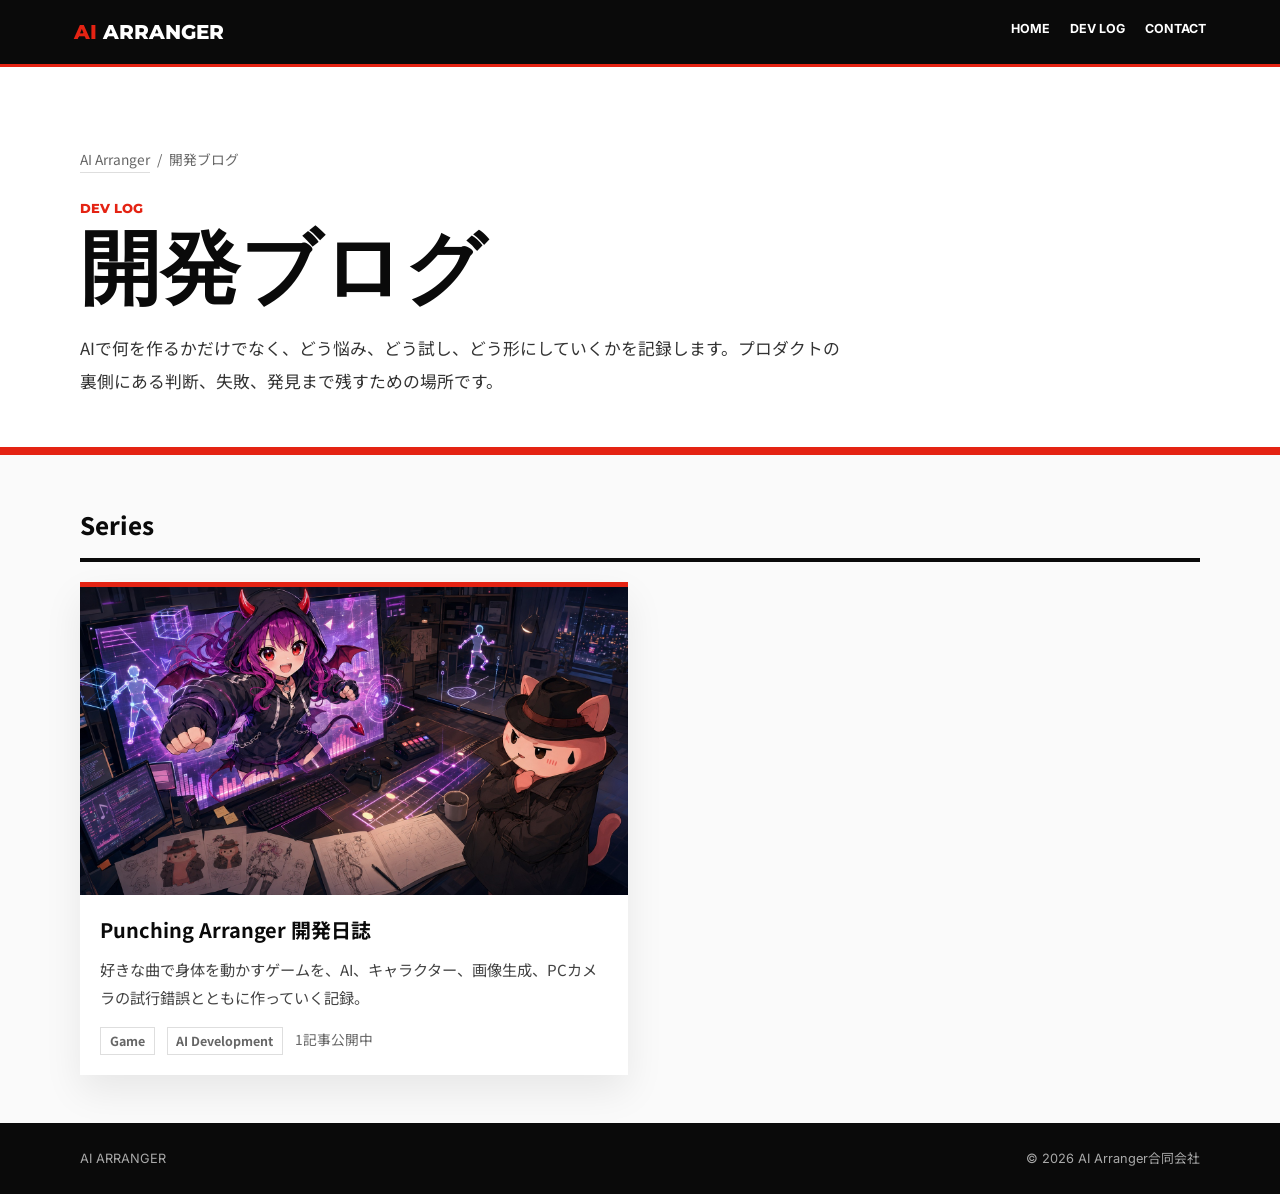
==== blog/index.html @ 2f61cd4c "Sync site from aiarranger-os: add blog and DEV LOG section aiarranger-os/docs/ 配下を反映: - docs/index.h" ====
<!DOCTYPE html>
<html lang="ja">
<head>
<meta charset="UTF-8">
<meta name="viewport" content="width=device-width, initial-scale=1.0">
<title>開発ブログ | AI Arranger合同会社</title>
<meta name="description" content="AI Arranger合同会社の開発ブログ。AIを使った開発、プロダクトづくり、キャラクター制作、ゲーム開発の裏側を記録します。">
<link rel="preconnect" href="https://fonts.googleapis.com">
<link rel="preconnect" href="https://fonts.gstatic.com" crossorigin>
<link href="https://fonts.googleapis.com/css2?family=Montserrat:wght@400;600;700;800;900&family=Inter:wght@400;500;600;700&family=Noto+Sans+JP:wght@400;500;700;800&display=swap" rel="stylesheet">
<link rel="stylesheet" href="./blog.css">
</head>
<body>
<nav class="site-nav">
  <div class="site-nav__inner">
    <a class="site-nav__logo" href="../index.html"><span>AI</span> ARRANGER</a>
    <div class="site-nav__links">
      <a href="../index.html">Home</a>
      <a href="./index.html">Dev Log</a>
      <a href="../index.html#contact">Contact</a>
    </div>
  </div>
</nav>

<main>
  <header class="blog-hero">
    <div class="container">
      <nav class="breadcrumbs" aria-label="パンくず">
        <a href="../index.html">AI Arranger</a>
        <span>/</span>
        <span>開発ブログ</span>
      </nav>
      <p class="eyebrow">Dev Log</p>
      <h1>開発ブログ</h1>
      <p class="blog-hero__lead">AIで何を作るかだけでなく、どう悩み、どう試し、どう形にしていくかを記録します。プロダクトの裏側にある判断、失敗、発見まで残すための場所です。</p>
    </div>
  </header>

  <section class="section">
    <div class="container">
      <h2 class="section-title">Series</h2>
      <div class="series-grid">
        <a class="series-card" href="./punching-arranger/">
          <div class="article-card__image">
            <img src="./assets/punching-arranger/001/cover.jpg" alt="Punching Arranger 開発日誌のアイキャッチ">
          </div>
          <div class="series-card__body">
            <h2>Punching Arranger 開発日誌</h2>
            <p>好きな曲で身体を動かすゲームを、AI、キャラクター、画像生成、PCカメラの試行錯誤とともに作っていく記録。</p>
            <div class="meta">
              <span class="tag">Game</span>
              <span class="tag">AI Development</span>
              <span>1記事公開中</span>
            </div>
          </div>
        </a>
      </div>
    </div>
  </section>
</main>

<footer class="footer">
  <div class="container footer__inner">
    <div>AI ARRANGER</div>
    <div>&copy; 2026 AI Arranger合同会社</div>
  </div>
</footer>
</body>
</html>
---- blog/blog.css ----
*, *::before, *::after {
  box-sizing: border-box;
}

:root {
  --red: #e42313;
  --black: #0a0a0a;
  --white: #ffffff;
  --bg: #fafafa;
  --line: #dedede;
  --muted: #666666;
  --aichan: #d92762;
  --kiyogon: #2f5366;
  --font-display: 'Montserrat', sans-serif;
  --font-body: 'Inter', 'Noto Sans JP', sans-serif;
  --font-jp: 'Noto Sans JP', sans-serif;
}

html {
  scroll-behavior: smooth;
  font-size: 16px;
}

body {
  margin: 0;
  background: var(--bg);
  color: var(--black);
  font-family: var(--font-body);
  line-height: 1.8;
  -webkit-font-smoothing: antialiased;
  -moz-osx-font-smoothing: grayscale;
}

img {
  display: block;
  max-width: 100%;
}

a {
  color: inherit;
  text-decoration: none;
}

.site-nav {
  position: sticky;
  top: 0;
  z-index: 10;
  background: var(--black);
  border-bottom: 3px solid var(--red);
}

.site-nav__inner {
  max-width: 1180px;
  height: 64px;
  margin: 0 auto;
  padding: 0 1.5rem;
  display: flex;
  align-items: center;
  justify-content: space-between;
  gap: 2rem;
}

.site-nav__logo {
  font-family: var(--font-display);
  font-size: 1.25rem;
  font-weight: 800;
  color: var(--white);
}

.site-nav__logo span {
  color: var(--red);
}

.site-nav__links {
  display: flex;
  gap: 1.25rem;
  align-items: center;
  color: var(--white);
  font-size: 0.78rem;
  font-weight: 700;
  text-transform: uppercase;
}

.site-nav__links a {
  border-bottom: 2px solid transparent;
  padding-bottom: 0.2rem;
}

.site-nav__links a:hover {
  color: var(--red);
  border-bottom-color: var(--red);
}

.container {
  width: min(1120px, calc(100% - 2.5rem));
  margin: 0 auto;
}

.narrow {
  width: min(760px, calc(100% - 2.5rem));
  margin: 0 auto;
}

.blog-hero {
  padding: 5rem 0 3rem;
  border-bottom: 8px solid var(--red);
  background: var(--white);
}

.eyebrow {
  margin: 0 0 0.5rem;
  color: var(--red);
  font-family: var(--font-display);
  font-size: 0.8rem;
  font-weight: 800;
  text-transform: uppercase;
}

.blog-hero h1,
.article-header h1 {
  margin: 0;
  font-family: var(--font-display);
  font-size: 5rem;
  line-height: 1;
  font-weight: 900;
}

.blog-hero__lead,
.article-header__lead {
  margin: 1.5rem 0 0;
  max-width: 760px;
  color: #333333;
  font-family: var(--font-jp);
  font-size: 1.05rem;
  line-height: 2;
}

.breadcrumbs {
  display: flex;
  flex-wrap: wrap;
  gap: 0.45rem;
  margin: 0 0 1.5rem;
  color: var(--muted);
  font-family: var(--font-jp);
  font-size: 0.86rem;
}

.breadcrumbs a {
  border-bottom: 1px solid var(--line);
}

.breadcrumbs a:hover {
  color: var(--red);
  border-bottom-color: var(--red);
}

.section {
  padding: 3rem 0;
}

.section-title {
  margin: 0 0 1.25rem;
  padding-bottom: 0.75rem;
  border-bottom: 4px solid var(--black);
  font-family: var(--font-jp);
  font-size: 1.5rem;
  font-weight: 800;
}

.series-grid {
  display: grid;
  grid-template-columns: repeat(2, minmax(0, 1fr));
  gap: 1.5rem;
}

.series-card,
.article-card {
  display: block;
  border-top: 5px solid var(--red);
  background: var(--white);
  box-shadow: 0 16px 36px rgba(10, 10, 10, 0.08);
}

.series-card__body,
.article-card__body {
  padding: 1.25rem;
}

.series-card h2,
.article-card h2 {
  margin: 0 0 0.75rem;
  font-family: var(--font-jp);
  font-size: 1.25rem;
  line-height: 1.45;
}

.series-card p,
.article-card p {
  margin: 0;
  color: #444444;
  font-family: var(--font-jp);
  font-size: 0.95rem;
}

.article-card__image {
  aspect-ratio: 16 / 9;
  overflow: hidden;
  background: #eeeeee;
}

.article-card__image img {
  width: 100%;
  height: 100%;
  object-fit: cover;
}

.meta {
  display: flex;
  flex-wrap: wrap;
  gap: 0.75rem;
  margin: 1rem 0 0;
  color: var(--muted);
  font-family: var(--font-jp);
  font-size: 0.86rem;
}

.tag {
  display: inline-flex;
  align-items: center;
  border: 1px solid var(--line);
  padding: 0.1rem 0.55rem;
  font-size: 0.78rem;
  font-weight: 700;
}

.article-header {
  padding: 3.5rem 0 2rem;
  background: var(--white);
  border-bottom: 8px solid var(--red);
}

.cover {
  margin: 2rem auto 0;
  width: min(1120px, calc(100% - 2.5rem));
}

.cover img {
  width: 100%;
  border: 1px solid var(--line);
}

.article-body {
  padding: 3rem 0 4rem;
  background: var(--white);
}

.article-preview {
  padding: 32px;
  border: 1px solid rgba(61, 52, 44, 0.12);
  border-radius: 8px;
  background: #fffdf9;
  box-shadow: 0 18px 50px rgba(44, 38, 32, 0.08);
}

.article-preview h1 {
  margin: 0 0 24px;
  font-family: var(--font-display);
  font-size: 4rem;
  line-height: 1.12;
  font-weight: 900;
}

.article-preview p {
  margin: 0 0 22px;
  color: #2e2822;
  font-family: var(--font-jp);
  font-size: 1.05rem;
  line-height: 1.85;
  white-space: pre-wrap;
}

.article-preview p.dialogue-paragraph {
  margin-left: 8px;
  padding: 11px 14px 12px 16px;
  border-left: 4px solid rgba(61, 52, 44, 0.2);
  border-radius: 0 8px 8px 0;
}

.article-preview p.speaker-aichan {
  border-left-color: #c63b78;
  color: #2c1724;
  background: rgba(198, 59, 120, 0.07);
}

.article-preview p.speaker-kiyogon {
  border-left-color: #2d8b80;
  color: #172724;
  background: rgba(45, 139, 128, 0.08);
}

.article-preview p.speaker-unknown {
  border-left-color: #9c8a73;
  background: rgba(156, 138, 115, 0.08);
}

.preview-image {
  margin: 24px 0;
}

.preview-image img {
  width: 100%;
  aspect-ratio: 16 / 9;
  object-fit: cover;
  border-radius: 8px;
  border: 1px solid rgba(61, 52, 44, 0.12);
  background: #ece6dc;
}

.article-nav {
  display: flex;
  justify-content: space-between;
  gap: 1rem;
  margin-top: 3rem;
  padding-top: 1.5rem;
  border-top: 2px solid var(--black);
  font-family: var(--font-jp);
  font-weight: 700;
}

.article-nav a {
  color: var(--red);
}

.footer {
  background: var(--black);
  color: rgba(255, 255, 255, 0.65);
  padding: 1.5rem 0;
  font-family: var(--font-body);
  font-size: 0.8rem;
}

.footer__inner {
  display: flex;
  justify-content: space-between;
  gap: 1rem;
}

@media (max-width: 760px) {
  .site-nav__inner {
    height: auto;
    padding: 1rem 1.25rem;
    align-items: flex-start;
    flex-direction: column;
    gap: 0.85rem;
  }

  .site-nav__links {
    flex-wrap: wrap;
    row-gap: 0.5rem;
  }

  .series-grid {
    grid-template-columns: 1fr;
  }

  .blog-hero,
  .article-header {
    padding-top: 3rem;
  }

  .blog-hero h1,
  .article-header h1 {
    font-size: 2.5rem;
  }

  .article-preview {
    padding: 22px;
  }

  .article-preview h1 {
    font-size: 2rem;
  }

  .article-nav,
  .footer__inner {
    flex-direction: column;
  }
}
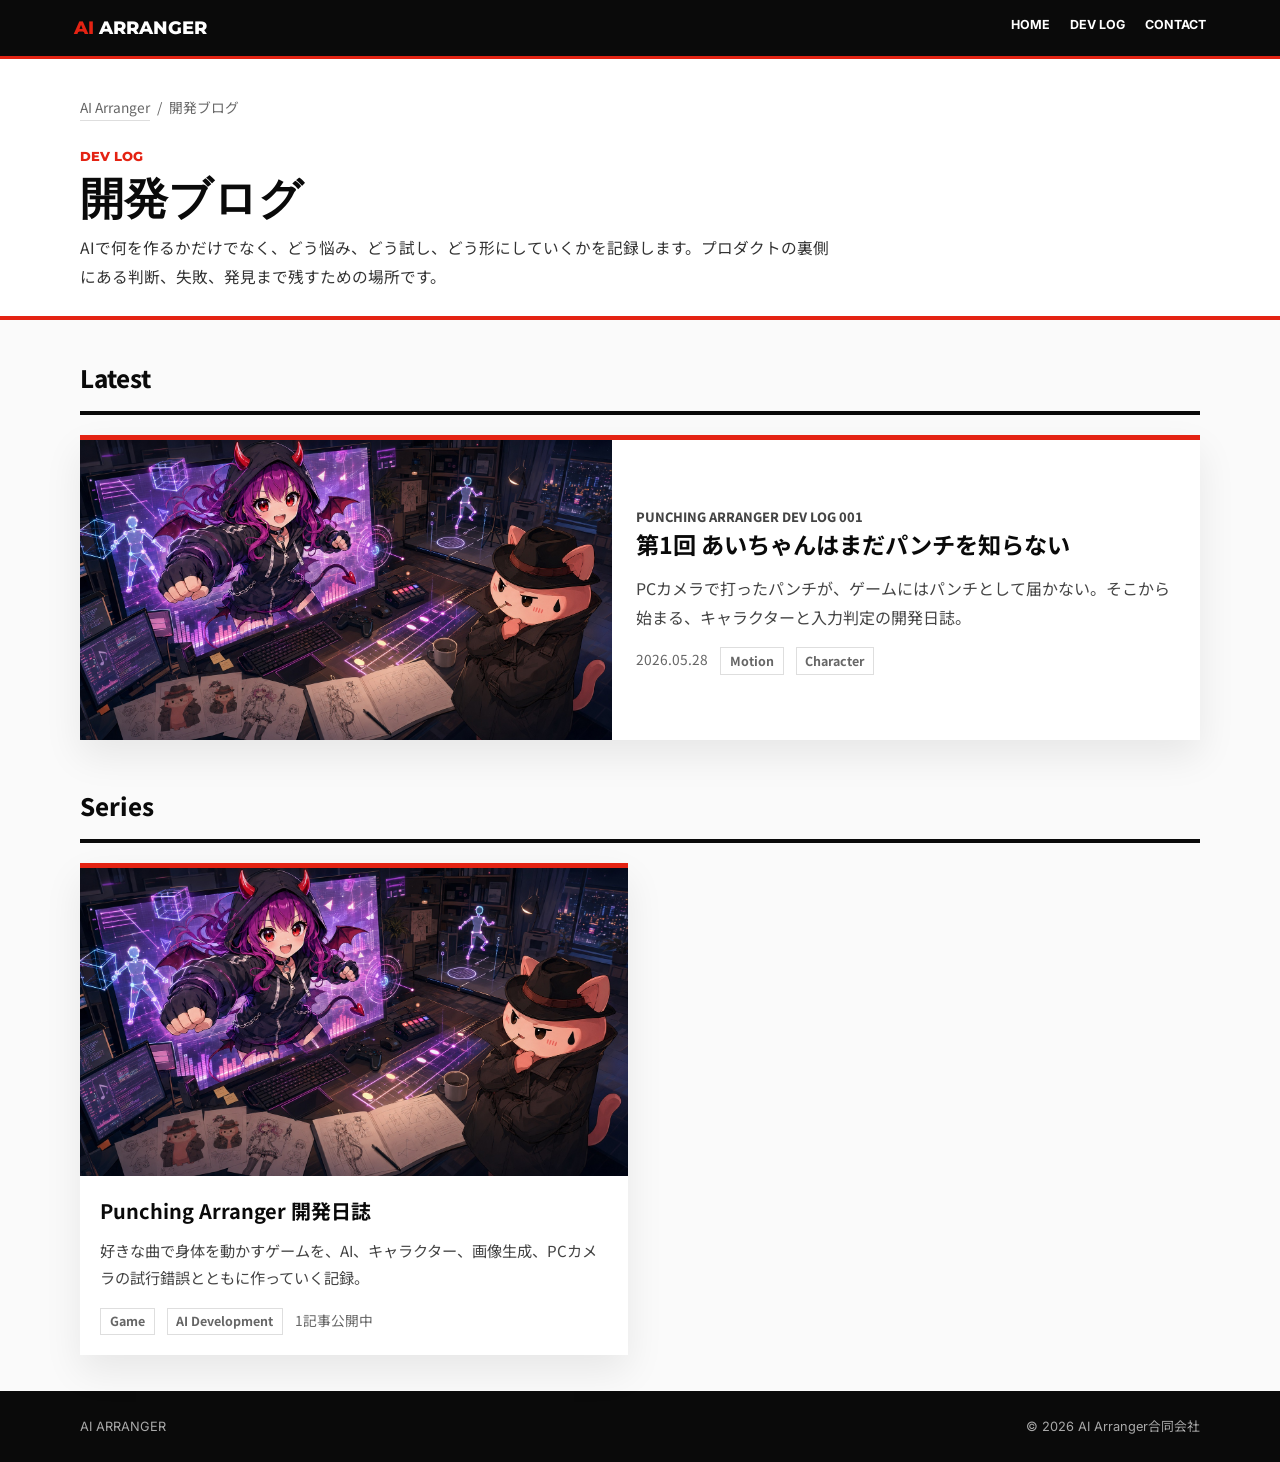
==== commit c62fea27: "Sync site from aiarranger-os: refine blog top and DEV LOG styling Co-Authored-By: Claude Opus 4.7 (1" ====
--- a/blog/index.html
+++ b/blog/index.html
@@ -38,6 +38,27 @@
 
   <section class="section">
     <div class="container">
+      <h2 class="section-title">Latest</h2>
+      <a class="latest-card" href="./punching-arranger/001-aichan-does-not-know-punch.html">
+        <div class="latest-card__image">
+          <img src="./assets/punching-arranger/001/cover.jpg" alt="あいちゃんはまだパンチを知らない">
+        </div>
+        <div class="latest-card__body">
+          <p class="eyebrow">Punching Arranger Dev Log 001</p>
+          <h2>第1回 あいちゃんはまだパンチを知らない</h2>
+          <p>PCカメラで打ったパンチが、ゲームにはパンチとして届かない。そこから始まる、キャラクターと入力判定の開発日誌。</p>
+          <div class="meta">
+            <time datetime="2026-05-28">2026.05.28</time>
+            <span class="tag">Motion</span>
+            <span class="tag">Character</span>
+          </div>
+        </div>
+      </a>
+    </div>
+  </section>
+
+  <section class="section section--compact">
+    <div class="container">
       <h2 class="section-title">Series</h2>
       <div class="series-grid">
         <a class="series-card" href="./punching-arranger/">
--- a/blog/blog.css
+++ b/blog/blog.css
@@ -51,7 +51,7 @@
 
 .site-nav__inner {
   max-width: 1180px;
-  height: 64px;
+  height: 56px;
   margin: 0 auto;
   padding: 0 1.5rem;
   display: flex;
@@ -62,7 +62,7 @@
 
 .site-nav__logo {
   font-family: var(--font-display);
-  font-size: 1.25rem;
+  font-size: 1.12rem;
   font-weight: 800;
   color: var(--white);
 }
@@ -102,8 +102,8 @@
 }
 
 .blog-hero {
-  padding: 5rem 0 3rem;
-  border-bottom: 8px solid var(--red);
+  padding: 2.25rem 0 1.5rem;
+  border-bottom: 4px solid var(--red);
   background: var(--white);
 }
 
@@ -120,19 +120,19 @@
 .article-header h1 {
   margin: 0;
   font-family: var(--font-display);
-  font-size: 5rem;
+  font-size: 2.75rem;
   line-height: 1;
   font-weight: 900;
 }
 
 .blog-hero__lead,
 .article-header__lead {
-  margin: 1.5rem 0 0;
+  margin: 0.8rem 0 0;
   max-width: 760px;
   color: #333333;
   font-family: var(--font-jp);
-  font-size: 1.05rem;
-  line-height: 2;
+  font-size: 0.98rem;
+  line-height: 1.9;
 }
 
 .breadcrumbs {
@@ -155,7 +155,11 @@
 }
 
 .section {
-  padding: 3rem 0;
+  padding: 2.25rem 0;
+}
+
+.section--compact {
+  padding-top: 0.5rem;
 }
 
 .section-title {
@@ -171,6 +175,48 @@
   display: grid;
   grid-template-columns: repeat(2, minmax(0, 1fr));
   gap: 1.5rem;
+}
+
+.latest-card {
+  display: grid;
+  grid-template-columns: minmax(280px, 0.95fr) minmax(320px, 1.05fr);
+  gap: 0;
+  border-top: 5px solid var(--red);
+  background: var(--white);
+  box-shadow: 0 16px 36px rgba(10, 10, 10, 0.08);
+}
+
+.latest-card__image {
+  min-height: 100%;
+  aspect-ratio: 16 / 9;
+  overflow: hidden;
+  background: #eeeeee;
+}
+
+.latest-card__image img {
+  width: 100%;
+  height: 100%;
+  object-fit: cover;
+}
+
+.latest-card__body {
+  display: flex;
+  flex-direction: column;
+  justify-content: center;
+  padding: 1.5rem;
+}
+
+.latest-card h2 {
+  margin: 0 0 0.75rem;
+  font-family: var(--font-jp);
+  font-size: 1.45rem;
+  line-height: 1.45;
+}
+
+.latest-card p {
+  margin: 0;
+  color: #444444;
+  font-family: var(--font-jp);
 }
 
 .series-card,
@@ -250,12 +296,12 @@
 }
 
 .article-body {
-  padding: 3rem 0 4rem;
+  padding: 1.5rem 0 3rem;
   background: var(--white);
 }
 
 .article-preview {
-  padding: 32px;
+  padding: 24px;
   border: 1px solid rgba(61, 52, 44, 0.12);
   border-radius: 8px;
   background: #fffdf9;
@@ -263,9 +309,9 @@
 }
 
 .article-preview h1 {
-  margin: 0 0 24px;
+  margin: 0 0 18px;
   font-family: var(--font-display);
-  font-size: 4rem;
+  font-size: 2.45rem;
   line-height: 1.12;
   font-weight: 900;
 }
@@ -363,14 +409,18 @@
     grid-template-columns: 1fr;
   }
 
+  .latest-card {
+    grid-template-columns: 1fr;
+  }
+
   .blog-hero,
   .article-header {
-    padding-top: 3rem;
+    padding-top: 1.75rem;
   }
 
   .blog-hero h1,
   .article-header h1 {
-    font-size: 2.5rem;
+    font-size: 2.15rem;
   }
 
   .article-preview {
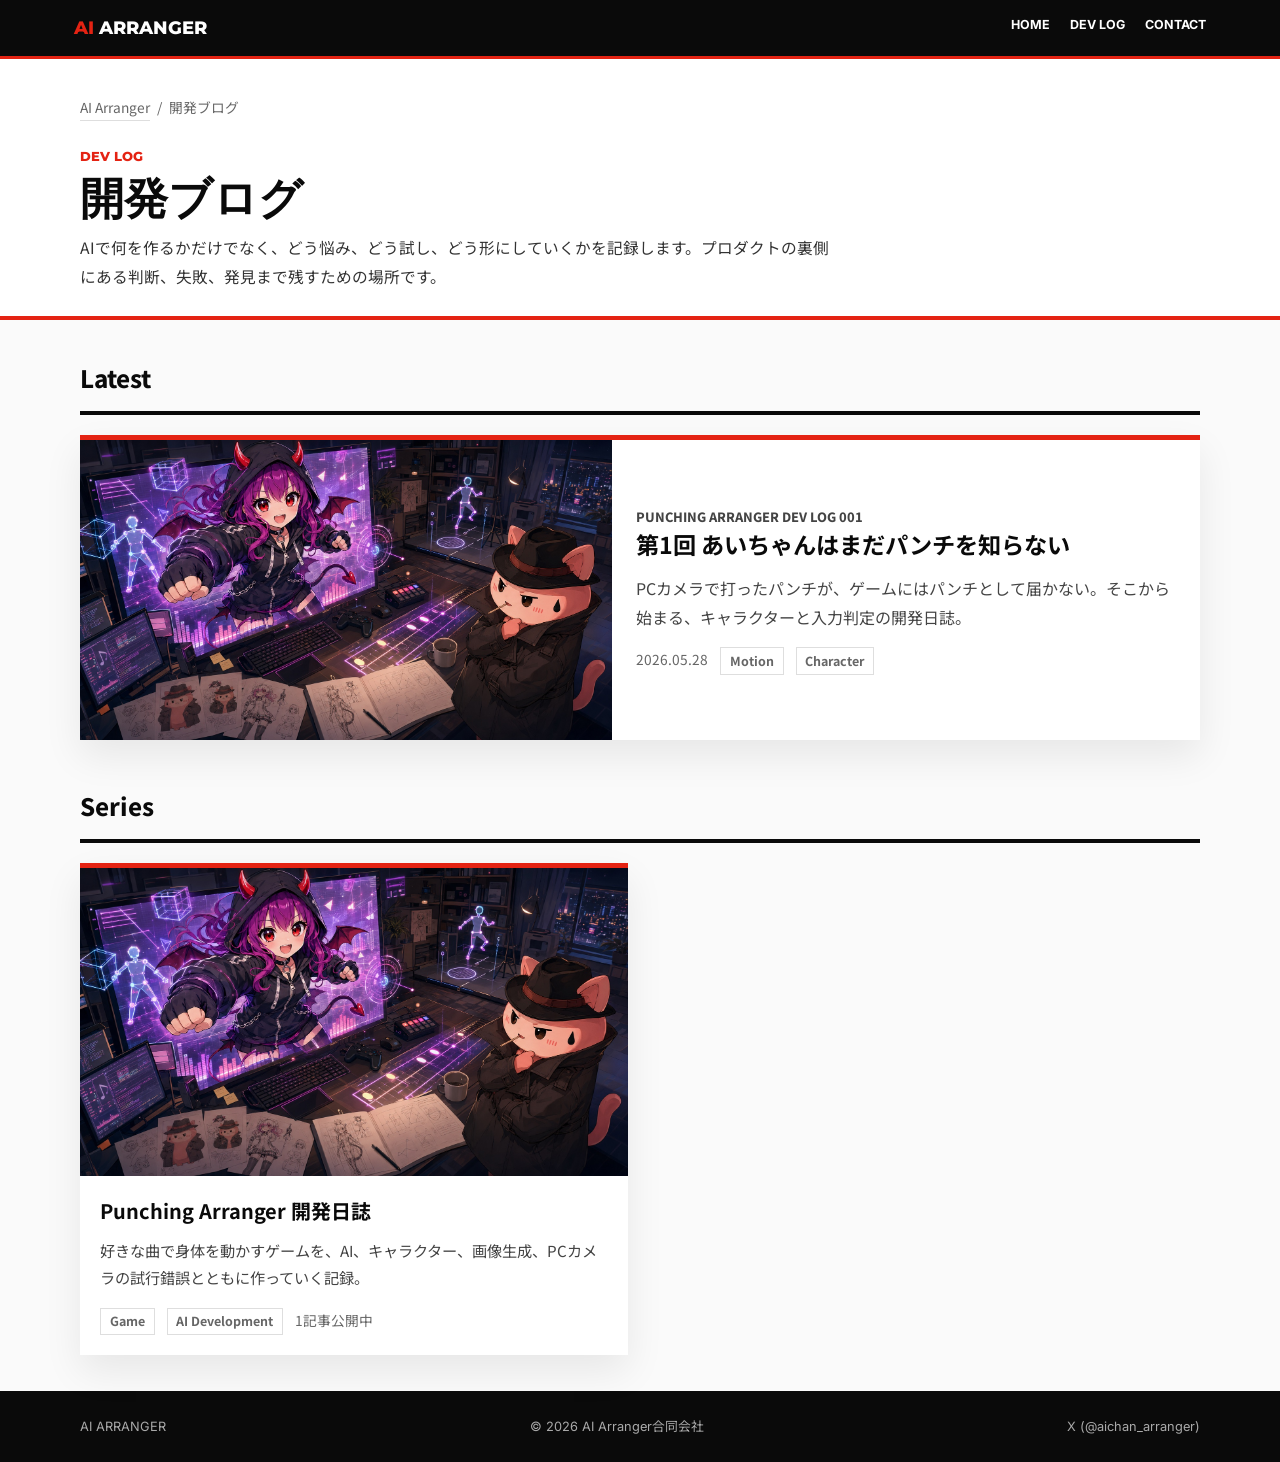
==== commit db986460: "OGPメタタグとXリンクを追加（あいちゃん導線整備 Q-007） - index.html / blog/index.html に og:title / og:description / og:ima" ====
--- a/blog/index.html
+++ b/blog/index.html
@@ -5,6 +5,15 @@
 <meta name="viewport" content="width=device-width, initial-scale=1.0">
 <title>開発ブログ | AI Arranger合同会社</title>
 <meta name="description" content="AI Arranger合同会社の開発ブログ。AIを使った開発、プロダクトづくり、キャラクター制作、ゲーム開発の裏側を記録します。">
+<meta property="og:type" content="website">
+<meta property="og:title" content="開発ブログ | AI Arranger合同会社">
+<meta property="og:description" content="AI Arranger合同会社の開発ブログ。AIを使った開発、プロダクトづくり、キャラクター制作、ゲーム開発の裏側を記録します。">
+<meta property="og:image" content="https://aichan-zaako.vercel.app/og-image.png">
+<meta property="og:url" content="https://aiarranger.jp/blog/">
+<meta name="twitter:card" content="summary_large_image">
+<meta name="twitter:title" content="開発ブログ | AI Arranger合同会社">
+<meta name="twitter:description" content="AI Arranger合同会社の開発ブログ。AIを使った開発、プロダクトづくり、キャラクター制作、ゲーム開発の裏側を記録します。">
+<meta name="twitter:image" content="https://aichan-zaako.vercel.app/og-image.png">
 <link rel="preconnect" href="https://fonts.googleapis.com">
 <link rel="preconnect" href="https://fonts.gstatic.com" crossorigin>
 <link href="https://fonts.googleapis.com/css2?family=Montserrat:wght@400;600;700;800;900&family=Inter:wght@400;500;600;700&family=Noto+Sans+JP:wght@400;500;700;800&display=swap" rel="stylesheet">
@@ -84,6 +93,7 @@
   <div class="container footer__inner">
     <div>AI ARRANGER</div>
     <div>&copy; 2026 AI Arranger合同会社</div>
+    <div><a href="https://x.com/aichan_arranger" target="_blank" rel="noopener">X (@aichan_arranger)</a></div>
   </div>
 </footer>
 </body>
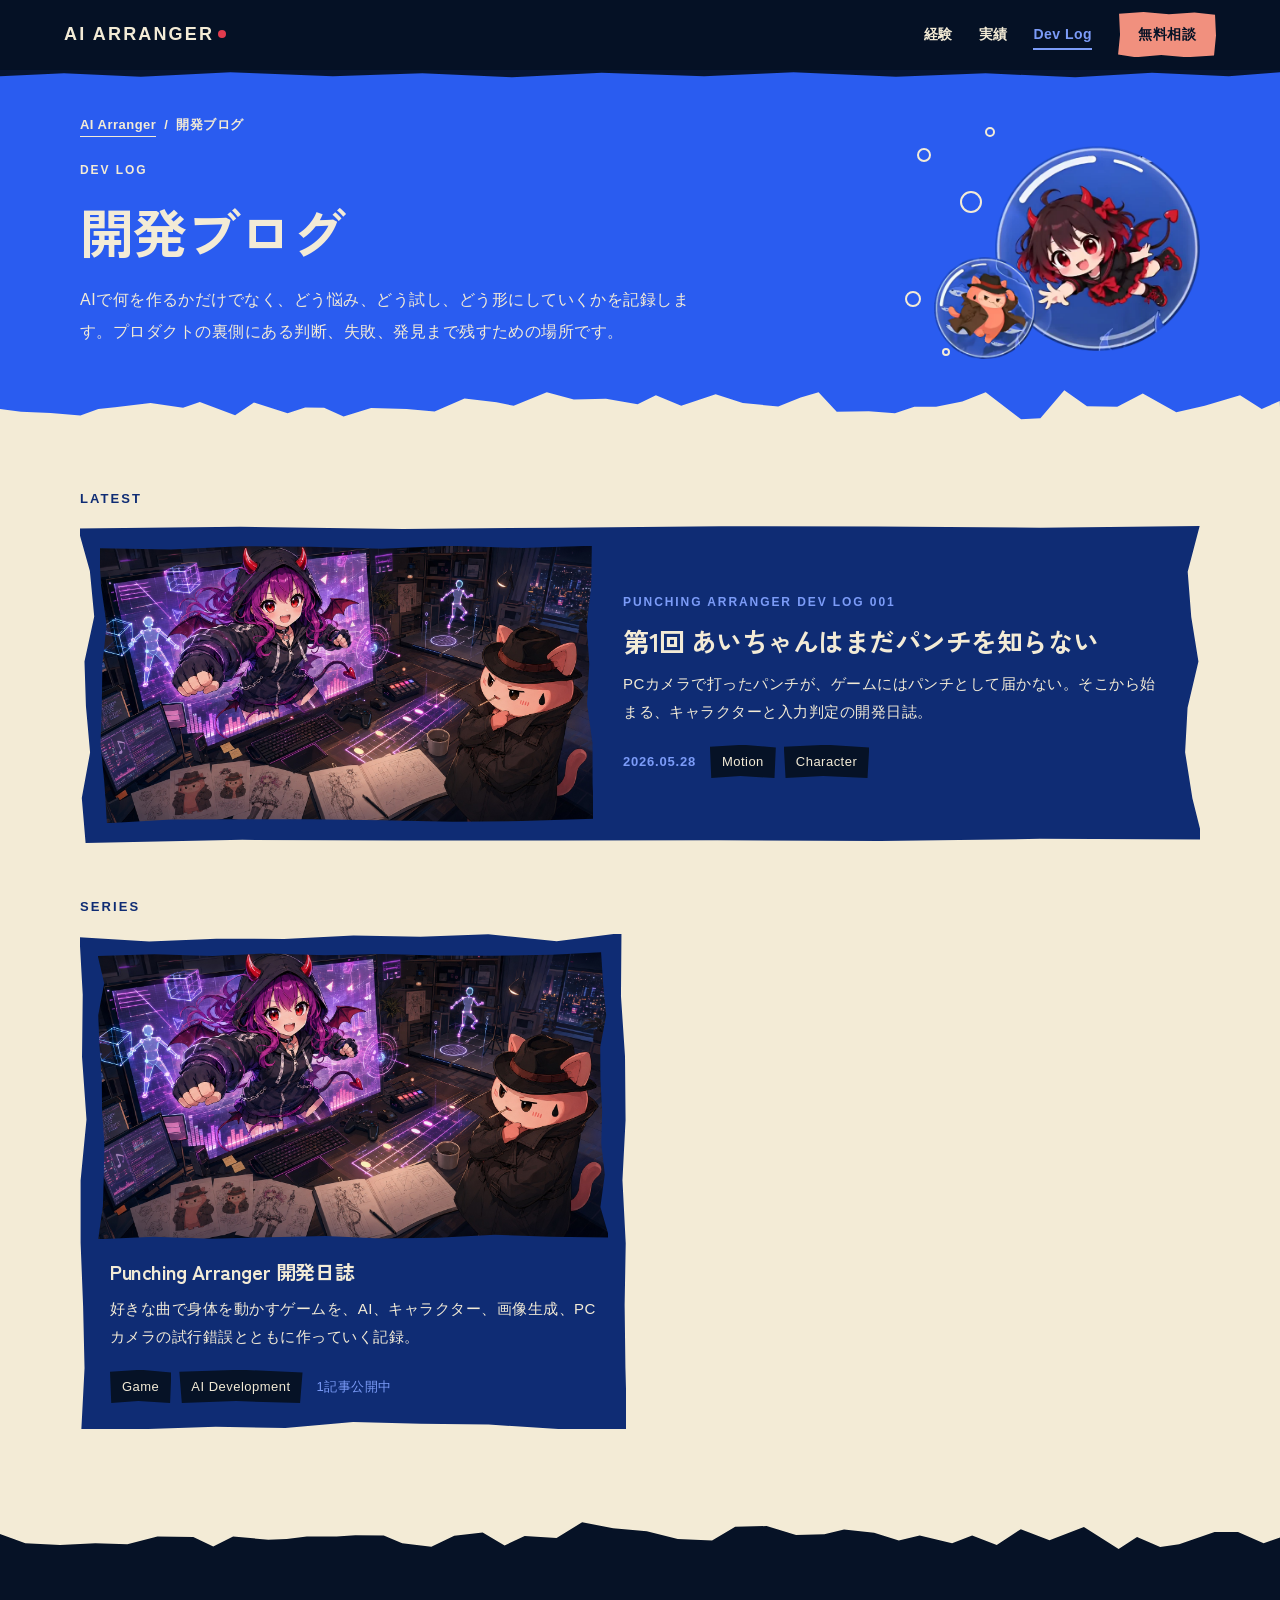
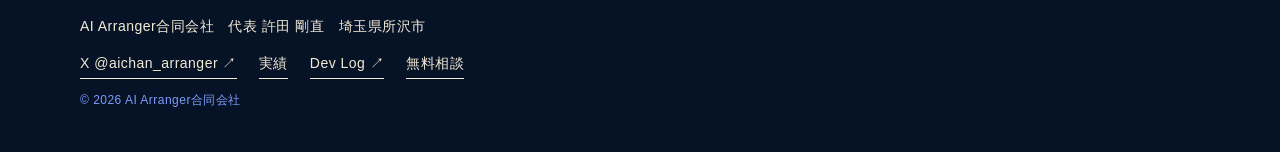
==== commit 54bed137: "Sync site from aiarranger-os: 実績ページの追加と、実績・Dev Log の見た目の統一 - /portfolio/ を追加し、トップ・実績・Dev Log が共通の si" ====
--- a/blog/index.html
+++ b/blog/index.html
@@ -1,99 +1,101 @@
 <!DOCTYPE html>
-<html lang="ja">
+<html lang="ja" class="sub past">
 <head>
 <meta charset="UTF-8">
 <meta name="viewport" content="width=device-width, initial-scale=1.0">
+<meta name="theme-color" content="#061226">
 <title>開発ブログ | AI Arranger合同会社</title>
 <meta name="description" content="AI Arranger合同会社の開発ブログ。AIを使った開発、プロダクトづくり、キャラクター制作、ゲーム開発の裏側を記録します。">
 <meta property="og:type" content="website">
 <meta property="og:title" content="開発ブログ | AI Arranger合同会社">
 <meta property="og:description" content="AI Arranger合同会社の開発ブログ。AIを使った開発、プロダクトづくり、キャラクター制作、ゲーム開発の裏側を記録します。">
-<meta property="og:image" content="https://aichan-zaako.vercel.app/og-image.png">
+<meta property="og:image" content="https://aichan-arranger.vercel.app/og-image.png">
 <meta property="og:url" content="https://aiarranger.jp/blog/">
 <meta name="twitter:card" content="summary_large_image">
 <meta name="twitter:title" content="開発ブログ | AI Arranger合同会社">
 <meta name="twitter:description" content="AI Arranger合同会社の開発ブログ。AIを使った開発、プロダクトづくり、キャラクター制作、ゲーム開発の裏側を記録します。">
-<meta name="twitter:image" content="https://aichan-zaako.vercel.app/og-image.png">
+<meta name="twitter:image" content="https://aichan-arranger.vercel.app/og-image.png">
 <link rel="preconnect" href="https://fonts.googleapis.com">
 <link rel="preconnect" href="https://fonts.gstatic.com" crossorigin>
-<link href="https://fonts.googleapis.com/css2?family=Montserrat:wght@400;600;700;800;900&family=Inter:wght@400;500;600;700&family=Noto+Sans+JP:wght@400;500;700;800&display=swap" rel="stylesheet">
+<link rel="stylesheet" href="https://fonts.googleapis.com/css2?family=Zen+Kaku+Gothic+New:wght@700&display=swap">
+<link rel="stylesheet" href="/site.css">
 <link rel="stylesheet" href="./blog.css">
 </head>
 <body>
-<nav class="site-nav">
-  <div class="site-nav__inner">
-    <a class="site-nav__logo" href="../index.html"><span>AI</span> ARRANGER</a>
-    <div class="site-nav__links">
-      <a href="../index.html">Home</a>
-      <a href="./index.html">Dev Log</a>
-      <a href="../index.html#contact">Contact</a>
-    </div>
-  </div>
-</nav>
+<header class="site">
+  <a class="logo" href="/" aria-label="AI Arranger トップへ">AI ARRANGER<i aria-hidden="true"></i></a>
+  <nav aria-label="メインナビゲーション">
+    <a class="nav-link" href="/#experience">経験</a>
+    <a href="/portfolio/">実績</a>
+    <a href="/blog/" aria-current="page">Dev Log</a>
+    <a class="cta" href="/#form">無料相談</a>
+  </nav>
+</header>
 
-<main>
-  <header class="blog-hero">
-    <div class="container">
+<main id="main">
+  <section class="page-hero blog-hero">
+    <div class="deco" aria-hidden="true"><img class="bubble" src="./assets/site/bubble-ai.webp" alt="" width="480" height="480"><img class="bubble" src="./assets/site/bubble-kiyo.webp" alt="" width="480" height="480"><span class="dots"><i></i><i></i><i></i><i></i><i></i></span></div>
+    <div class="wrap">
       <nav class="breadcrumbs" aria-label="パンくず">
-        <a href="../index.html">AI Arranger</a>
+        <a href="/">AI Arranger</a>
         <span>/</span>
         <span>開発ブログ</span>
       </nav>
       <p class="eyebrow">Dev Log</p>
       <h1>開発ブログ</h1>
-      <p class="blog-hero__lead">AIで何を作るかだけでなく、どう悩み、どう試し、どう形にしていくかを記録します。プロダクトの裏側にある判断、失敗、発見まで残すための場所です。</p>
-    </div>
-  </header>
-
-  <section class="section">
-    <div class="container">
-      <h2 class="section-title">Latest</h2>
-      <a class="latest-card" href="./punching-arranger/001-aichan-does-not-know-punch.html">
-        <div class="latest-card__image">
-          <img src="./assets/punching-arranger/001/cover.jpg" alt="あいちゃんはまだパンチを知らない">
-        </div>
-        <div class="latest-card__body">
-          <p class="eyebrow">Punching Arranger Dev Log 001</p>
-          <h2>第1回 あいちゃんはまだパンチを知らない</h2>
-          <p>PCカメラで打ったパンチが、ゲームにはパンチとして届かない。そこから始まる、キャラクターと入力判定の開発日誌。</p>
-          <div class="meta">
-            <time datetime="2026-05-28">2026.05.28</time>
-            <span class="tag">Motion</span>
-            <span class="tag">Character</span>
-          </div>
-        </div>
-      </a>
+      <p class="lead">AIで何を作るかだけでなく、どう悩み、どう試し、どう形にしていくかを記録します。プロダクトの裏側にある判断、失敗、発見まで残すための場所です。</p>
     </div>
   </section>
 
-  <section class="section section--compact">
-    <div class="container">
-      <h2 class="section-title">Series</h2>
-      <div class="series-grid">
-        <a class="series-card" href="./punching-arranger/">
-          <div class="article-card__image">
-            <img src="./assets/punching-arranger/001/cover.jpg" alt="Punching Arranger 開発日誌のアイキャッチ">
+  <section class="sec sec-ivory blog-list">
+    <div class="wave wave-1" aria-hidden="true"></div>
+    <div class="wrap">
+      <section>
+        <h2 class="section-title">Latest</h2>
+        <a class="latest-card paper cut-b" href="./punching-arranger/001-aichan-does-not-know-punch.html">
+          <div class="latest-card__image cut-a">
+            <img src="./assets/punching-arranger/001/cover.jpg" alt="あいちゃんはまだパンチを知らない">
           </div>
-          <div class="series-card__body">
-            <h2>Punching Arranger 開発日誌</h2>
-            <p>好きな曲で身体を動かすゲームを、AI、キャラクター、画像生成、PCカメラの試行錯誤とともに作っていく記録。</p>
+          <div class="latest-card__body">
+            <p class="eyebrow">Punching Arranger Dev Log 001</p>
+            <h2>第1回 あいちゃんはまだパンチを知らない</h2>
+            <p>PCカメラで打ったパンチが、ゲームにはパンチとして届かない。そこから始まる、キャラクターと入力判定の開発日誌。</p>
             <div class="meta">
-              <span class="tag">Game</span>
-              <span class="tag">AI Development</span>
-              <span>1記事公開中</span>
+              <time datetime="2026-05-28">2026.05.28</time>
+              <ul class="chips"><li>Motion</li><li>Character</li></ul>
             </div>
           </div>
         </a>
-      </div>
+      </section>
+
+      <section>
+        <h2 class="section-title">Series</h2>
+        <div class="series-grid">
+          <a class="series-card paper cut-d" href="./punching-arranger/">
+            <div class="article-card__image cut-c">
+              <img src="./assets/punching-arranger/001/cover.jpg" alt="Punching Arranger 開発日誌のアイキャッチ">
+            </div>
+            <div class="series-card__body">
+              <h2>Punching Arranger 開発日誌</h2>
+              <p>好きな曲で身体を動かすゲームを、AI、キャラクター、画像生成、PCカメラの試行錯誤とともに作っていく記録。</p>
+              <div class="meta">
+                <ul class="chips"><li>Game</li><li>AI Development</li></ul>
+                <span>1記事公開中</span>
+              </div>
+            </div>
+          </a>
+        </div>
+      </section>
     </div>
   </section>
 </main>
 
-<footer class="footer">
-  <div class="container footer__inner">
-    <div>AI ARRANGER</div>
-    <div>&copy; 2026 AI Arranger合同会社</div>
-    <div><a href="https://x.com/aichan_arranger" target="_blank" rel="noopener">X (@aichan_arranger)</a></div>
+<footer>
+  <div class="wave wave-0" aria-hidden="true"></div>
+  <div class="wrap foot">
+    <p>AI Arranger合同会社　代表 許田 剛直　埼玉県所沢市</p>
+    <p class="foot-links"><a href="https://x.com/aichan_arranger" target="_blank" rel="noopener noreferrer">X @aichan_arranger ↗</a><a href="/portfolio/">実績</a><a href="/blog/">Dev Log ↗</a><a href="/#form">無料相談</a></p>
+    <p class="copy">© 2026 AI Arranger合同会社</p>
   </div>
 </footer>
 </body>
--- a/site.css
+++ b/site.css
@@ -0,0 +1,155 @@
+/* サイト共通の部品（トップ・実績・Dev Log）：青い切り紙の海の7色・平らな面・手切りの縁。仕様は generation/redesign-spec.md §2・§5。トップだけの部品は style.css */
+:root{
+  color-scheme:dark;
+  --ink:#061226;--ultra:#0F2C74;--cobalt:#2A5CF0;--sky:#7C9CF8;--ivory:#F3EBD6;--salmon:#F1907E;--red:#E23B4E;
+  --head:"Zen Kaku Gothic New","Hiragino Sans","Hiragino Kaku Gothic ProN","Noto Sans JP","Yu Gothic",sans-serif;
+  --body:"Hiragino Sans","Hiragino Kaku Gothic ProN","Noto Sans JP","Yu Gothic",sans-serif;
+  --latin:"Helvetica Neue",Arial,sans-serif;
+  --gutter:max(16px,5vw);
+}
+*{box-sizing:border-box}
+html{background:var(--ink);scroll-behavior:auto;scroll-padding-top:84px}
+body{margin:0;background:var(--ink);color:var(--ivory);font-family:var(--body);font-size:16px;line-height:1.95;letter-spacing:.03em;-webkit-font-smoothing:antialiased}
+a{color:inherit;text-decoration:none}
+button{font:inherit;color:inherit;cursor:pointer;background:none;border:0}
+h1,h2,h3{font-family:var(--head);font-weight:700;letter-spacing:-.02em;line-height:1.3;margin:0}
+p{margin:0}
+:focus-visible{outline:3px solid var(--salmon);outline-offset:4px}
+.sec-cobalt :focus-visible{outline-color:var(--ivory)}html:not(.past) header.site :focus-visible{outline-color:var(--ivory);outline-offset:0;box-shadow:0 0 0 6px var(--ink)} /* 舞台の上：墨紺の縁の上に生成りの枠（どの海の色の上でも見える） */
+[class*="cut-"]:not(.btn){clip-path:var(--cut)}
+.eyebrow{font-family:var(--latin);font-weight:800;font-size:12px;letter-spacing:.16em;text-transform:uppercase;color:var(--sky);margin-bottom:14px}
+.sec-cobalt .eyebrow{color:var(--ivory)}
+
+/* ボタン：面と硬い影を疑似要素で手切りにする（clip-path は影を切ってしまうため） */
+.btn{position:relative;z-index:0;display:inline-flex;align-items:center;justify-content:center;min-height:56px;padding:12px 26px;font-weight:700;font-size:15px;color:var(--ink);transition:transform .16s}
+.btn::before,.btn::after{content:"";position:absolute;inset:0;clip-path:var(--cut,none);z-index:-1;background:var(--salmon)}
+.btn::after{z-index:-2;background:var(--ink);transform:translate(4px,5px);transition:transform .16s}
+.btn:hover{transform:translateY(-2px)}.btn:hover::after{transform:translate(2px,3px)}
+.btn.ghost{color:var(--ivory)}.btn.ghost::before{background:transparent;box-shadow:inset 0 0 0 2px var(--ivory)}.btn.ghost::after{display:none}
+.text-link{font-weight:700;border-bottom:2px solid currentColor;padding-bottom:2px}
+.actions{display:flex;flex-wrap:wrap;align-items:center;gap:18px 24px;margin-top:26px}
+
+/* ヘッダー */
+header.site{position:fixed;inset:0 0 auto;z-index:70;display:flex;align-items:center;justify-content:space-between;gap:20px;padding:18px var(--gutter);pointer-events:none;transition:background .3s,padding .3s}
+header.site>*{pointer-events:auto}
+.logo{font-family:var(--latin);font-weight:800;font-size:18px;letter-spacing:.12em;white-space:nowrap}
+.logo i{display:inline-block;width:8px;height:8px;margin-left:4px;background:var(--red);border-radius:50%;vertical-align:.1em}
+header nav{display:flex;gap:26px;align-items:center;font-size:14px;font-weight:700}
+header nav .nav-link:hover,header nav a:not(.cta):hover{color:var(--sky)}
+header .cta{position:relative;z-index:0;padding:9px 20px;color:var(--ink);white-space:nowrap}
+header .cta::before{content:"";position:absolute;inset:0;z-index:-1;background:var(--salmon);clip-path:polygon(1% 4%,26% 0,52% 5%,78% 1%,99% 6%,100% 52%,98% 96%,70% 100%,44% 95%,18% 100%,0 94%,2% 50%);transition:background .4s}
+/* 舞台の上では地がないので、ロゴとナビの文字を墨紺の札に載せる（明るいコバルトの海面の上でも読めるように） */
+html:not(.past) header.site .logo,html:not(.past) header nav a:not(.cta){background:var(--ink);padding:3px 9px}
+html.past header.site{background:rgba(6,18,38,.94);padding-top:12px;padding-bottom:12px}
+html.past header.site::after{content:"";position:absolute;left:0;right:0;bottom:-10px;height:10px;background:rgba(6,18,38,.94);clip-path:polygon(0 0,100% 0,100% 30%,96% 70%,90% 35%,84% 80%,77% 40%,70% 75%,62% 30%,55% 70%,47% 35%,40% 80%,33% 40%,26% 70%,18% 30%,11% 75%,5% 40%,0 70%)}
+
+/* 下部セクション共通 */
+.sec{position:relative;padding:120px 0}
+.sec-ink{background:var(--ink)}.sec-cobalt{background:var(--cobalt)}
+.wave{position:absolute;left:0;right:0;top:-46px;height:48px;background:inherit;clip-path:var(--cut)}
+.wrap{width:min(1120px,calc(100% - var(--gutter) * 2));margin:0 auto}
+.sec h2{font-size:clamp(30px,4.2vw,60px)}
+.lead{font-size:17px}
+.nw{display:inline-block;white-space:nowrap}
+
+/* キャラクター（紙の輪の中で、本来の色） */
+.buddy{position:relative;flex:none;display:inline-block;width:72px;height:72px;animation:float 4s ease-in-out infinite;pointer-events:none}
+html.paused .buddy{animation-play-state:paused}
+.buddy .ring{position:absolute;inset:0;width:100%;height:100%;z-index:1}
+.buddy img{position:absolute;inset:14%;width:72%;height:72%;object-fit:contain}
+.buddy.chibi{width:88px;height:88px}
+@keyframes float{50%{transform:translateY(-4px) rotate(2deg)}}
+
+/* フッター */
+footer{position:relative;background:var(--ink);padding:56px 0 40px;font-size:14px}
+.foot{display:grid;gap:10px}
+.foot-links{display:flex;gap:22px;flex-wrap:wrap}.foot-links a{border-bottom:1px solid currentColor}
+.copy{font-size:12px;color:var(--sky)}
+
+/* モバイル */
+@media (max-width:749px){
+  header.site{padding:14px 16px;gap:8px}header.site nav{gap:8px;font-size:13px;white-space:nowrap}.nav-link{display:none}
+  .logo{font-size:14px;letter-spacing:.04em}header .cta{padding:8px 12px}
+  html:not(.past) header.site .logo,html:not(.past) header nav a:not(.cta){padding:3px 5px}
+  .sec{padding:72px 0}
+}
+/* 幅374以下：ロゴと余白を詰めて「無料相談」を画面内に収める */
+@media (max-width:374px){
+  .logo{font-size:12px;letter-spacing:0}
+  header.site{gap:6px}header.site nav{gap:6px;font-size:12px}header .cta{padding:7px 8px}
+  html:not(.past) header.site .logo,html:not(.past) header nav a:not(.cta){padding:3px 4px}
+}
+@media (prefers-reduced-motion:reduce){
+  *,*::before,*::after{animation:none!important;transition:none!important}
+}
+/* 生成：手切りの輪郭（tools で固定値として書き出し） */
+.cut-a{--cut:polygon(-0.22% 0.94%,14.45% 1.35%,28.63% 0.18%,42.85% 0.39%,57.01% 1.10%,71.38% 0.08%,85.62% 0.87%,99.75% 0.04%,99.63% 14.38%,98.71% 28.71%,99.24% 42.78%,98.78% 56.91%,99.90% 71.36%,99.91% 85.74%,100.20% 98.44%,85.52% 99.29%,71.51% 99.59%,57.29% 99.06%,42.67% 98.64%,28.41% 98.68%,14.44% 98.71%,1.40% 100.12%,0.90% 85.91%,0.10% 71.58%,0.37% 57.35%,0.48% 42.93%,1.34% 28.66%,0.20% 14.21%)}
+.cut-b{--cut:polygon(-0.18% 0.93%,14.33% 0.35%,28.81% 1.03%,42.84% 0.63%,57.27% 0.22%,71.20% 0.24%,85.78% 0.66%,99.97% 0.13%,98.90% 14.51%,99.22% 28.76%,99.86% 42.82%,98.89% 57.35%,98.67% 71.38%,99.32% 85.87%,100.24% 98.88%,85.71% 98.70%,71.42% 99.37%,56.91% 99.14%,42.74% 99.26%,28.57% 99.20%,14.50% 99.02%,0.50% 100.04%,0.16% 85.85%,0.90% 71.50%,0.53% 56.91%,0.40% 42.79%,1.27% 28.62%,0.88% 14.28%)}
+.cut-c{--cut:polygon(-0.04% 1.45%,11.04% 0.83%,22.44% 1.42%,33.28% 0.58%,44.48% 1.18%,55.73% 0.72%,66.48% 1.27%,77.54% 1.33%,89.08% 0.98%,98.64% 0.16%,99.05% 11.24%,99.64% 21.98%,98.48% 33.16%,98.51% 44.38%,98.85% 55.38%,98.68% 66.77%,99.37% 77.59%,98.51% 88.91%,100.24% 99.57%,88.83% 99.31%,77.79% 98.59%,66.61% 99.64%,55.59% 99.91%,44.64% 99.03%,33.51% 99.44%,22.31% 99.97%,10.92% 99.35%,0.04% 100.19%,0.96% 88.66%,1.14% 77.79%,1.25% 66.79%,0.80% 55.61%,0.74% 44.59%,0.30% 33.10%,0.05% 22.12%,1.21% 10.97%)}
+.cut-d{--cut:polygon(-0.09% 0.66%,12.66% 1.55%,24.97% 1.00%,37.36% 1.02%,50.10% 0.34%,62.34% 0.57%,74.77% 0.07%,87.30% 1.49%,99.17% -0.19%,99.08% 12.61%,99.82% 24.79%,99.92% 37.63%,99.35% 49.77%,99.95% 62.48%,99.75% 74.93%,99.89% 87.45%,100.20% 99.96%,87.60% 99.96%,74.85% 99.10%,62.41% 98.94%,50.03% 98.55%,37.60% 99.79%,24.86% 99.54%,12.49% 99.97%,0.24% 100.23%,0.83% 87.72%,0.57% 75.20%,0.11% 62.36%,0.11% 49.78%,1.19% 37.48%,0.37% 24.85%,0.50% 12.28%)}
+.cut-e{--cut:polygon(-0.14% 0.08%,11.10% 1.35%,22.20% 0.90%,33.55% 1.15%,44.32% 1.03%,55.64% 0.18%,66.83% 1.46%,77.55% 1.27%,88.85% 1.45%,99.74% -0.17%,99.77% 11.33%,99.38% 22.22%,98.85% 33.31%,98.93% 44.34%,99.93% 55.75%,99.23% 66.85%,99.25% 77.82%,98.64% 88.81%,100.21% 99.22%,88.79% 99.66%,77.72% 99.62%,66.62% 99.97%,55.75% 99.03%,44.32% 98.98%,33.53% 99.32%,22.46% 99.74%,11.02% 98.84%,1.47% 99.88%,0.02% 88.72%,0.82% 77.64%,0.22% 66.87%,0.31% 55.66%,0.49% 44.52%,1.05% 33.10%,0.27% 22.02%,1.12% 11.24%)}
+.cut-f{--cut:polygon(-0.06% 0.09%,14.16% 1.03%,28.63% 0.34%,42.67% 0.61%,57.20% 1.16%,71.25% 0.02%,85.91% 1.22%,98.65% -0.08%,98.55% 14.22%,98.81% 28.64%,99.05% 42.99%,99.93% 56.95%,99.47% 71.59%,99.04% 85.52%,100.01% 99.36%,85.77% 99.07%,71.61% 99.55%,57.15% 99.06%,42.82% 99.98%,28.79% 99.42%,14.18% 98.55%,0.38% 100.02%,1.10% 85.71%,0.37% 71.27%,0.35% 57.13%,1.00% 42.84%,1.49% 28.44%,0.85% 14.24%)}
+.wave-0{--cut:polygon(0.00% 55.0%,0.00% 47.5%,1.98% 67.2%,4.69% 70.5%,7.45% 67.2%,9.95% 68.9%,12.30% 53.2%,15.10% 53.9%,16.66% 73.7%,18.21% 53.2%,20.96% 59.6%,22.40% 58.3%,23.97% 52.8%,26.30% 52.8%,27.76% 50.6%,29.98% 50.9%,31.42% 67.0%,33.70% 74.4%,35.49% 51.6%,37.71% 44.6%,39.42% 71.7%,40.99% 51.7%,43.48% 55.9%,45.48% 23.3%,47.90% 35.7%,50.53% 41.8%,52.95% 58.3%,55.63% 61.5%,57.44% 32.6%,59.89% 31.2%,62.19% 49.8%,64.40% 48.4%,65.94% 38.5%,68.29% 44.9%,70.22% 61.2%,71.85% 50.8%,74.38% 66.9%,75.95% 50.8%,77.87% 70.6%,79.75% 37.8%,81.99% 60.8%,84.68% 33.1%,87.39% 79.1%,88.83% 54.1%,90.64% 74.6%,92.12% 69.2%,94.89% 43.8%,96.72% 43.8%,98.72% 67.1%,100.00% 55.0%,100.00% 100.0%,0.00% 100.0%)}
+.wave-1{--cut:polygon(0.00% 55.0%,0.00% 58.9%,1.64% 64.4%,3.95% 67.1%,6.28% 72.2%,7.68% 59.1%,8.99% 55.1%,11.76% 46.5%,14.30% 56.0%,15.61% 44.1%,18.37% 72.0%,19.84% 45.4%,22.47% 67.5%,23.84% 55.5%,25.32% 56.5%,26.84% 74.7%,28.99% 56.6%,31.77% 58.8%,33.95% 64.3%,36.29% 37.0%,38.79% 45.0%,40.13% 52.2%,42.72% 24.0%,44.83% 39.2%,47.34% 37.4%,49.81% 48.7%,51.24% 30.0%,53.22% 51.9%,55.91% 28.3%,58.03% 46.4%,60.80% 53.6%,62.55% 35.1%,63.95% 24.1%,65.37% 64.6%,67.87% 63.8%,69.92% 67.6%,71.43% 54.1%,73.13% 54.1%,75.18% 43.3%,77.01% 24.2%,79.77% 80.3%,81.28% 77.9%,83.15% 20.0%,84.92% 53.1%,87.29% 54.3%,89.28% 26.8%,91.90% 65.4%,94.12% 52.1%,96.88% 30.1%,98.57% 58.9%,99.98% 42.3%,100.00% 55.0%,100.00% 100.0%,0.00% 100.0%)}
+.wave-2{--cut:polygon(0.00% 55.0%,0.00% 41.4%,2.58% 48.5%,4.53% 60.4%,5.83% 63.1%,7.51% 54.7%,8.82% 70.6%,10.52% 70.7%,12.71% 74.0%,14.83% 45.5%,17.21% 64.2%,18.77% 71.7%,20.10% 56.0%,21.69% 54.8%,23.72% 72.4%,25.71% 47.8%,28.37% 40.3%,29.80% 55.2%,31.66% 44.5%,33.72% 31.7%,35.35% 37.8%,37.99% 44.0%,40.34% 59.2%,42.84% 54.8%,44.99% 36.4%,47.50% 40.4%,49.61% 46.0%,51.59% 62.8%,53.43% 36.8%,54.95% 43.5%,56.58% 29.7%,58.72% 32.9%,60.77% 33.9%,63.37% 39.5%,64.82% 46.3%,67.05% 33.5%,69.06% 58.2%,70.99% 69.0%,73.19% 56.6%,74.84% 75.2%,77.12% 27.7%,79.29% 32.9%,81.38% 70.0%,83.56% 49.1%,85.93% 77.9%,88.45% 52.4%,90.48% 43.9%,91.93% 69.4%,94.36% 61.5%,97.14% 45.7%,99.93% 38.7%,100.00% 55.0%,100.00% 100.0%,0.00% 100.0%)}
+
+/* ── サブページ（実績・Dev Log）用の共通部品 ── ここから下は新しい class だけ（トップには効かない）。<html lang="ja" class="sub"> で使う */
+/* ヘッダー：最初から舞台を過ぎたあと（html.past）と同じ墨紺の帯。本文は帯の下から（帯の手切りの縁は冒頭の地に重なる） */
+html.sub header.site{background:rgba(6,18,38,.94);padding-top:12px;padding-bottom:12px}
+html.sub header.site::after{content:"";position:absolute;left:0;right:0;bottom:-10px;height:10px;background:rgba(6,18,38,.94);clip-path:polygon(0 0,100% 0,100% 30%,96% 70%,90% 35%,84% 80%,77% 40%,70% 75%,62% 30%,55% 70%,47% 35%,40% 80%,33% 40%,26% 70%,18% 30%,11% 75%,5% 40%,0 70%)}
+html.sub header.site .logo,html.sub header nav a:not(.cta){background:none;padding:0}
+html.sub header.site :focus-visible{outline-color:var(--salmon);outline-offset:4px;box-shadow:none}
+html.sub main{padding-top:70px} /* 帯の高さ（69.3px）ぶん。帯の下の手切りの縁が冒頭の地の上端を隠す */
+header nav a[aria-current="page"]{color:var(--sky);border-bottom:2px solid currentColor;margin-bottom:-2px} /* 今いるページは色だけでなく下線でも示す（hover は色だけ）。下線の2pxは負の余白で打ち消し、ほかの項目と文字の高さをそろえる */
+
+/* 地：群青と、明るい紙（生成り。文字は墨紺、補助の文字とリンクは群青か墨紺。明るいコバルトは生成りの上では読めないので使わない） */
+.sec-ultra{background:var(--ultra)}
+.sec-ivory{background:var(--ivory);color:var(--ink);color-scheme:light}
+.sec-ivory .eyebrow{color:var(--ultra)}
+.sec-ivory :focus-visible{outline-color:var(--ink)}
+.sec-ivory .btn.ghost{color:var(--ink)}.sec-ivory .btn.ghost::before{box-shadow:inset 0 0 0 2px var(--ink)}
+
+/* 冒頭：コバルトの地に eyebrow・h1（トップの節の h2 と同じ大きさ）・lead。右に泡の飾り（.deco） */
+.page-hero{--bub:clamp(180px,22vw,300px);position:relative;isolation:isolate;overflow:hidden;padding:72px 0 88px;background:var(--cobalt);font-weight:500}
+.page-hero:has(.deco){min-height:calc(var(--bub) + 120px)}
+.page-hero .wrap>*{max-width:min(640px,58%)}
+.page-hero .eyebrow{color:var(--ivory)}
+.page-hero h1{font-size:clamp(30px,4.2vw,60px);margin-bottom:18px}
+.page-hero :focus-visible{outline-color:var(--ivory)}
+/* 飾り：<div class="deco" aria-hidden="true"> に泡の絵（img.bubble、1〜2枚。2枚目は小さく左下）と生成りの小さな泡（span.dots に i を5つ）。文字には重ねない */
+.deco{position:absolute;z-index:-1;top:0;bottom:0;right:max(var(--gutter),calc(50% - 560px));width:calc(var(--bub) * 1.5);pointer-events:none}
+.deco .bubble{position:absolute;right:0;top:calc(50% - var(--bub) / 2);width:var(--bub);height:auto}
+.deco .bubble+.bubble{right:calc(var(--bub) * .8);top:calc(50% + var(--bub) * .04);width:calc(var(--bub) * .5)}
+html.sub .buddy{animation:none} /* サブページの飾り（泡・紙の輪の2人）は動かさない（止める操作がない。依頼の「飾りは静的に」） */
+.dots i{position:absolute;width:var(--d);height:var(--d);border:2px solid var(--ivory);border-radius:50%}
+.dots i:nth-child(1){--d:14px;left:8%;top:22%}
+.dots i:nth-child(2){--d:22px;left:22%;top:34%}
+.dots i:nth-child(3){--d:10px;left:30%;top:16%}
+.dots i:nth-child(4){--d:16px;left:4%;top:62%}
+.dots i:nth-child(5){--d:8px;left:16%;top:78%}
+
+/* 札（タグ・カテゴリ）：トップの資格の札と同じ手切り。面は疑似要素に描く（リンクにしてもフォーカスの枠が切れない） */
+.chips{display:flex;flex-wrap:wrap;gap:8px;list-style:none;padding:0;margin:0}
+.chips>*{position:relative;z-index:0;padding:4px 12px;font-size:13px;color:var(--ivory)}
+.chips>*::before{content:"";position:absolute;inset:0;z-index:-1;background:var(--chip,var(--ultra));clip-path:polygon(0 6%,50% 0,100% 8%,98% 100%,46% 94%,2% 100%)}
+
+/* 紙の面（一覧のカードなど）：既定は群青、.paper-ink は墨紺、.paper-ivory は生成り。縁はトップの札の手切り（cut-a〜f を足すとその縁）。面は疑似要素に描く */
+.paper{--paper:var(--ultra);position:relative;z-index:0;display:block;padding:28px 30px 30px;color:var(--ivory)}
+.paper::before{content:"";position:absolute;inset:0;z-index:-1;background:var(--paper);clip-path:var(--cut,polygon(0 1%,18% 0,40% 1.2%,63% .2%,86% 1%,100% 0,99.4% 30%,100% 62%,99.2% 100%,72% 99%,48% 100%,24% 99.2%,0 100%,.7% 66%,0 34%))}
+.paper[class*="cut-"]{clip-path:none}
+.paper-ink{--paper:var(--ink)}
+.paper-ivory{--paper:var(--ivory);color:var(--ink)}
+.paper .eyebrow{color:var(--sky)}.paper :focus-visible{outline-color:var(--salmon)}
+.paper .chips,.sec-ultra .chips{--chip:var(--ink)}.paper-ink .chips,.paper-ivory .chips{--chip:var(--ultra)}
+.paper-ivory .eyebrow{color:var(--ultra)}.paper-ivory :focus-visible{outline-color:var(--ink)}
+a.paper{transition:transform .16s}a.paper:hover{transform:translateY(-2px)}
+
+@media (max-width:749px){
+  html.sub main{padding-top:66px}
+  .page-hero{--bub:72px;padding:34px 0 56px}.page-hero:has(.deco){min-height:0}
+  .page-hero .wrap>*{max-width:none}
+  .deco{position:relative;top:auto;bottom:auto;right:auto;width:auto;height:84px;margin:0 var(--gutter) 10px}
+}
+@media (max-width:374px){
+  html.sub main{padding-top:62px}
+}
--- a/blog/blog.css
+++ b/blog/blog.css
@@ -1,438 +1,69 @@
-*, *::before, *::after {
-  box-sizing: border-box;
+/* Dev Log だけの部品。色・文字・ヘッダー・フッター・ボタン・紙のカード・札・波は、トップと共通の /site.css を使う（7色だけ。グラデーション・ぼかし・柔らかい影は使わない） */
+/* 見出しは語の途中で折り返さない（対応するブラウザだけ。トップは .nw、実績は portfolio.css と同じ指定） */
+.blog-hero h1,.latest-card h2,.series-card h2,.article-card h2,.article-preview h1{word-break:auto-phrase}
+
+/* パンくず（一覧は冒頭のコバルトの上、記事は明るい紙の上） */
+.breadcrumbs{display:flex;flex-wrap:wrap;gap:4px 8px;margin:0 0 22px;font-size:13px;font-weight:700;line-height:1.7}
+.breadcrumbs a{border-bottom:1px solid currentColor}
+.breadcrumbs a:hover{border-bottom-width:2px}
+
+/* ── 一覧（/blog/ と シリーズ）：低い冒頭のすぐ下に最新の記事 ── */
+.blog-hero{padding:44px 0 80px}
+@media (min-width:750px){.blog-hero{--bub:clamp(150px,16vw,220px)}} /* 泡を少し小さく（冒頭を低く）。幅749以下は site.css の 72px のまま */
+.blog-hero .lead{font-size:16px}
+.blog-list{padding:64px 0 128px}
+.blog-list .wrap>section+section{margin-top:56px}
+.blog-list .section-title{margin:0 0 18px;font-family:var(--latin);font-weight:800;font-size:13px;letter-spacing:.16em;text-transform:uppercase;color:var(--ultra)}
+
+.series-grid{display:grid;grid-template-columns:repeat(2,minmax(0,1fr));gap:28px}
+
+/* カード：紙の面（site.css の .paper）に、手切りの縁の写真を貼る */
+.paper.latest-card{display:grid;grid-template-columns:minmax(0,.95fr) minmax(0,1.05fr);gap:30px;align-items:center;padding:20px 32px 20px 20px}
+.paper.series-card,.paper.article-card{padding:18px 18px 26px}
+.latest-card__image,.article-card__image{aspect-ratio:16/9;overflow:hidden;background:var(--ink)}
+.latest-card__image img,.article-card__image img{display:block;width:100%;height:100%;object-fit:cover}
+.series-card__body,.article-card__body{padding:20px 12px 0}
+.latest-card h2{font-size:26px;margin:0 0 12px}
+.series-card h2,.article-card h2{font-size:20px;margin:0 0 10px}
+.latest-card p:not(.eyebrow),.series-card p,.article-card p{font-size:15px;line-height:1.9}
+.latest-card .eyebrow{margin-bottom:10px}
+.meta{display:flex;flex-wrap:wrap;align-items:center;gap:10px 14px;margin-top:18px;font-size:13px;color:var(--sky)}
+.meta time{font-family:var(--latin);font-weight:700;letter-spacing:.06em}
+
+/* ── 記事：サイトのヘッダーは出さず、パンくずから。明るい紙の上に、読みやすい幅の本文 ── */
+.article-body{position:relative;padding:52px 0 136px}
+.article-body::before{content:"";position:absolute;left:0;right:0;top:0;height:12px;background:var(--ink);clip-path:polygon(0 0,100% 0,100% 30%,96% 70%,90% 35%,84% 80%,77% 40%,70% 75%,62% 30%,55% 70%,47% 35%,40% 80%,33% 40%,26% 70%,18% 30%,11% 75%,5% 40%,0 70%)} /* 上辺：ヘッダーの帯と同じ手切りの縁 */
+.article-body .container{width:min(40em,calc(100% - var(--gutter) * 2));margin:0 auto;font-size:17px}
+.article-body .breadcrumbs{color:var(--ultra);margin-bottom:34px}
+.article-preview h1{font-size:clamp(28px,3.4vw,40px);line-height:1.4;margin:0 0 30px}
+.article-preview p{margin:0 0 1.35em;line-height:2.05;white-space:pre-wrap}
+/* 会話の段落：話者名は出さず、左の細い切り紙の帯の色だけで分ける（あいちゃん：コバルト、きよごん：墨紺） */
+.article-preview p.dialogue-paragraph{position:relative;padding-left:20px}
+.article-preview p.dialogue-paragraph::before{content:"";position:absolute;left:0;top:.3em;bottom:.3em;width:4px;background:var(--sky);clip-path:polygon(0 1px,100% 0,100% 100%,0 calc(100% - 2px))}
+.article-preview p.speaker-aichan::before{background:var(--cobalt)}
+.article-preview p.speaker-kiyogon::before{background:var(--ink)}
+/* 写真：手切りの縁で切り、群青の紙を少しずらして敷く */
+.preview-image{position:relative;z-index:0;margin:40px 10px 48px 0}
+.preview-image::before{content:"";position:absolute;inset:0;z-index:-1;background:var(--ultra);transform:translate(8px,10px);clip-path:polygon(0 1%,18% 0,40% 1.2%,63% .2%,86% 1%,100% 0,99.4% 30%,100% 62%,99.2% 100%,72% 99%,48% 100%,24% 99.2%,0 100%,.7% 66%,0 34%)}
+.preview-image img{width:100%;aspect-ratio:16/9;object-fit:cover;background:var(--ink);clip-path:polygon(.4% .8%,21% 0,44% 1%,67% .3%,88% 1.1%,99.6% .2%,100% 33%,99.3% 64%,99.8% 99.4%,76% 100%,51% 99.1%,27% 99.8%,.2% 99.2%,.8% 67%,0 36%)}
+.article-nav{display:flex;flex-wrap:wrap;justify-content:space-between;gap:16px 28px;margin-top:56px;padding-top:26px;border-top:2px solid var(--ink);font-size:15px}
+
+@media (max-width:749px){
+  .blog-hero{padding:30px 0 64px}
+  .blog-list{padding:44px 0 104px}
+  .blog-list .wrap>section+section{margin-top:44px}
+  .series-grid{grid-template-columns:1fr;gap:22px}
+  .paper.latest-card{grid-template-columns:1fr;gap:0;padding:16px 16px 26px}
+  .paper.series-card,.paper.article-card{padding:16px 16px 24px}
+  .latest-card__body{padding:20px 6px 0}
+  .series-card__body,.article-card__body{padding:18px 6px 0}
+  .latest-card h2{font-size:22px}
+  .article-body{padding:40px 0 112px}
+  .article-body .container{font-size:16px}
+  .article-body .breadcrumbs{margin-bottom:26px}
+  .article-preview h1{margin-bottom:24px}
+  .article-preview p.dialogue-paragraph{padding-left:16px}
+  .preview-image{margin:32px 6px 38px 0}
+  .preview-image::before{transform:translate(6px,7px)}
+  .article-nav{flex-direction:column;align-items:flex-start;margin-top:44px}
 }
-
-:root {
-  --red: #e42313;
-  --black: #0a0a0a;
-  --white: #ffffff;
-  --bg: #fafafa;
-  --line: #dedede;
-  --muted: #666666;
-  --aichan: #d92762;
-  --kiyogon: #2f5366;
-  --font-display: 'Montserrat', sans-serif;
-  --font-body: 'Inter', 'Noto Sans JP', sans-serif;
-  --font-jp: 'Noto Sans JP', sans-serif;
-}
-
-html {
-  scroll-behavior: smooth;
-  font-size: 16px;
-}
-
-body {
-  margin: 0;
-  background: var(--bg);
-  color: var(--black);
-  font-family: var(--font-body);
-  line-height: 1.8;
-  -webkit-font-smoothing: antialiased;
-  -moz-osx-font-smoothing: grayscale;
-}
-
-img {
-  display: block;
-  max-width: 100%;
-}
-
-a {
-  color: inherit;
-  text-decoration: none;
-}
-
-.site-nav {
-  position: sticky;
-  top: 0;
-  z-index: 10;
-  background: var(--black);
-  border-bottom: 3px solid var(--red);
-}
-
-.site-nav__inner {
-  max-width: 1180px;
-  height: 56px;
-  margin: 0 auto;
-  padding: 0 1.5rem;
-  display: flex;
-  align-items: center;
-  justify-content: space-between;
-  gap: 2rem;
-}
-
-.site-nav__logo {
-  font-family: var(--font-display);
-  font-size: 1.12rem;
-  font-weight: 800;
-  color: var(--white);
-}
-
-.site-nav__logo span {
-  color: var(--red);
-}
-
-.site-nav__links {
-  display: flex;
-  gap: 1.25rem;
-  align-items: center;
-  color: var(--white);
-  font-size: 0.78rem;
-  font-weight: 700;
-  text-transform: uppercase;
-}
-
-.site-nav__links a {
-  border-bottom: 2px solid transparent;
-  padding-bottom: 0.2rem;
-}
-
-.site-nav__links a:hover {
-  color: var(--red);
-  border-bottom-color: var(--red);
-}
-
-.container {
-  width: min(1120px, calc(100% - 2.5rem));
-  margin: 0 auto;
-}
-
-.narrow {
-  width: min(760px, calc(100% - 2.5rem));
-  margin: 0 auto;
-}
-
-.blog-hero {
-  padding: 2.25rem 0 1.5rem;
-  border-bottom: 4px solid var(--red);
-  background: var(--white);
-}
-
-.eyebrow {
-  margin: 0 0 0.5rem;
-  color: var(--red);
-  font-family: var(--font-display);
-  font-size: 0.8rem;
-  font-weight: 800;
-  text-transform: uppercase;
-}
-
-.blog-hero h1,
-.article-header h1 {
-  margin: 0;
-  font-family: var(--font-display);
-  font-size: 2.75rem;
-  line-height: 1;
-  font-weight: 900;
-}
-
-.blog-hero__lead,
-.article-header__lead {
-  margin: 0.8rem 0 0;
-  max-width: 760px;
-  color: #333333;
-  font-family: var(--font-jp);
-  font-size: 0.98rem;
-  line-height: 1.9;
-}
-
-.breadcrumbs {
-  display: flex;
-  flex-wrap: wrap;
-  gap: 0.45rem;
-  margin: 0 0 1.5rem;
-  color: var(--muted);
-  font-family: var(--font-jp);
-  font-size: 0.86rem;
-}
-
-.breadcrumbs a {
-  border-bottom: 1px solid var(--line);
-}
-
-.breadcrumbs a:hover {
-  color: var(--red);
-  border-bottom-color: var(--red);
-}
-
-.section {
-  padding: 2.25rem 0;
-}
-
-.section--compact {
-  padding-top: 0.5rem;
-}
-
-.section-title {
-  margin: 0 0 1.25rem;
-  padding-bottom: 0.75rem;
-  border-bottom: 4px solid var(--black);
-  font-family: var(--font-jp);
-  font-size: 1.5rem;
-  font-weight: 800;
-}
-
-.series-grid {
-  display: grid;
-  grid-template-columns: repeat(2, minmax(0, 1fr));
-  gap: 1.5rem;
-}
-
-.latest-card {
-  display: grid;
-  grid-template-columns: minmax(280px, 0.95fr) minmax(320px, 1.05fr);
-  gap: 0;
-  border-top: 5px solid var(--red);
-  background: var(--white);
-  box-shadow: 0 16px 36px rgba(10, 10, 10, 0.08);
-}
-
-.latest-card__image {
-  min-height: 100%;
-  aspect-ratio: 16 / 9;
-  overflow: hidden;
-  background: #eeeeee;
-}
-
-.latest-card__image img {
-  width: 100%;
-  height: 100%;
-  object-fit: cover;
-}
-
-.latest-card__body {
-  display: flex;
-  flex-direction: column;
-  justify-content: center;
-  padding: 1.5rem;
-}
-
-.latest-card h2 {
-  margin: 0 0 0.75rem;
-  font-family: var(--font-jp);
-  font-size: 1.45rem;
-  line-height: 1.45;
-}
-
-.latest-card p {
-  margin: 0;
-  color: #444444;
-  font-family: var(--font-jp);
-}
-
-.series-card,
-.article-card {
-  display: block;
-  border-top: 5px solid var(--red);
-  background: var(--white);
-  box-shadow: 0 16px 36px rgba(10, 10, 10, 0.08);
-}
-
-.series-card__body,
-.article-card__body {
-  padding: 1.25rem;
-}
-
-.series-card h2,
-.article-card h2 {
-  margin: 0 0 0.75rem;
-  font-family: var(--font-jp);
-  font-size: 1.25rem;
-  line-height: 1.45;
-}
-
-.series-card p,
-.article-card p {
-  margin: 0;
-  color: #444444;
-  font-family: var(--font-jp);
-  font-size: 0.95rem;
-}
-
-.article-card__image {
-  aspect-ratio: 16 / 9;
-  overflow: hidden;
-  background: #eeeeee;
-}
-
-.article-card__image img {
-  width: 100%;
-  height: 100%;
-  object-fit: cover;
-}
-
-.meta {
-  display: flex;
-  flex-wrap: wrap;
-  gap: 0.75rem;
-  margin: 1rem 0 0;
-  color: var(--muted);
-  font-family: var(--font-jp);
-  font-size: 0.86rem;
-}
-
-.tag {
-  display: inline-flex;
-  align-items: center;
-  border: 1px solid var(--line);
-  padding: 0.1rem 0.55rem;
-  font-size: 0.78rem;
-  font-weight: 700;
-}
-
-.article-header {
-  padding: 3.5rem 0 2rem;
-  background: var(--white);
-  border-bottom: 8px solid var(--red);
-}
-
-.cover {
-  margin: 2rem auto 0;
-  width: min(1120px, calc(100% - 2.5rem));
-}
-
-.cover img {
-  width: 100%;
-  border: 1px solid var(--line);
-}
-
-.article-body {
-  padding: 1.5rem 0 3rem;
-  background: var(--white);
-}
-
-.article-preview {
-  padding: 24px;
-  border: 1px solid rgba(61, 52, 44, 0.12);
-  border-radius: 8px;
-  background: #fffdf9;
-  box-shadow: 0 18px 50px rgba(44, 38, 32, 0.08);
-}
-
-.article-preview h1 {
-  margin: 0 0 18px;
-  font-family: var(--font-display);
-  font-size: 2.45rem;
-  line-height: 1.12;
-  font-weight: 900;
-}
-
-.article-preview p {
-  margin: 0 0 22px;
-  color: #2e2822;
-  font-family: var(--font-jp);
-  font-size: 1.05rem;
-  line-height: 1.85;
-  white-space: pre-wrap;
-}
-
-.article-preview p.dialogue-paragraph {
-  margin-left: 8px;
-  padding: 11px 14px 12px 16px;
-  border-left: 4px solid rgba(61, 52, 44, 0.2);
-  border-radius: 0 8px 8px 0;
-}
-
-.article-preview p.speaker-aichan {
-  border-left-color: #c63b78;
-  color: #2c1724;
-  background: rgba(198, 59, 120, 0.07);
-}
-
-.article-preview p.speaker-kiyogon {
-  border-left-color: #2d8b80;
-  color: #172724;
-  background: rgba(45, 139, 128, 0.08);
-}
-
-.article-preview p.speaker-unknown {
-  border-left-color: #9c8a73;
-  background: rgba(156, 138, 115, 0.08);
-}
-
-.preview-image {
-  margin: 24px 0;
-}
-
-.preview-image img {
-  width: 100%;
-  aspect-ratio: 16 / 9;
-  object-fit: cover;
-  border-radius: 8px;
-  border: 1px solid rgba(61, 52, 44, 0.12);
-  background: #ece6dc;
-}
-
-.article-nav {
-  display: flex;
-  justify-content: space-between;
-  gap: 1rem;
-  margin-top: 3rem;
-  padding-top: 1.5rem;
-  border-top: 2px solid var(--black);
-  font-family: var(--font-jp);
-  font-weight: 700;
-}
-
-.article-nav a {
-  color: var(--red);
-}
-
-.footer {
-  background: var(--black);
-  color: rgba(255, 255, 255, 0.65);
-  padding: 1.5rem 0;
-  font-family: var(--font-body);
-  font-size: 0.8rem;
-}
-
-.footer__inner {
-  display: flex;
-  justify-content: space-between;
-  gap: 1rem;
-}
-
-@media (max-width: 760px) {
-  .site-nav__inner {
-    height: auto;
-    padding: 1rem 1.25rem;
-    align-items: flex-start;
-    flex-direction: column;
-    gap: 0.85rem;
-  }
-
-  .site-nav__links {
-    flex-wrap: wrap;
-    row-gap: 0.5rem;
-  }
-
-  .series-grid {
-    grid-template-columns: 1fr;
-  }
-
-  .latest-card {
-    grid-template-columns: 1fr;
-  }
-
-  .blog-hero,
-  .article-header {
-    padding-top: 1.75rem;
-  }
-
-  .blog-hero h1,
-  .article-header h1 {
-    font-size: 2.15rem;
-  }
-
-  .article-preview {
-    padding: 22px;
-  }
-
-  .article-preview h1 {
-    font-size: 2rem;
-  }
-
-  .article-nav,
-  .footer__inner {
-    flex-direction: column;
-  }
-}
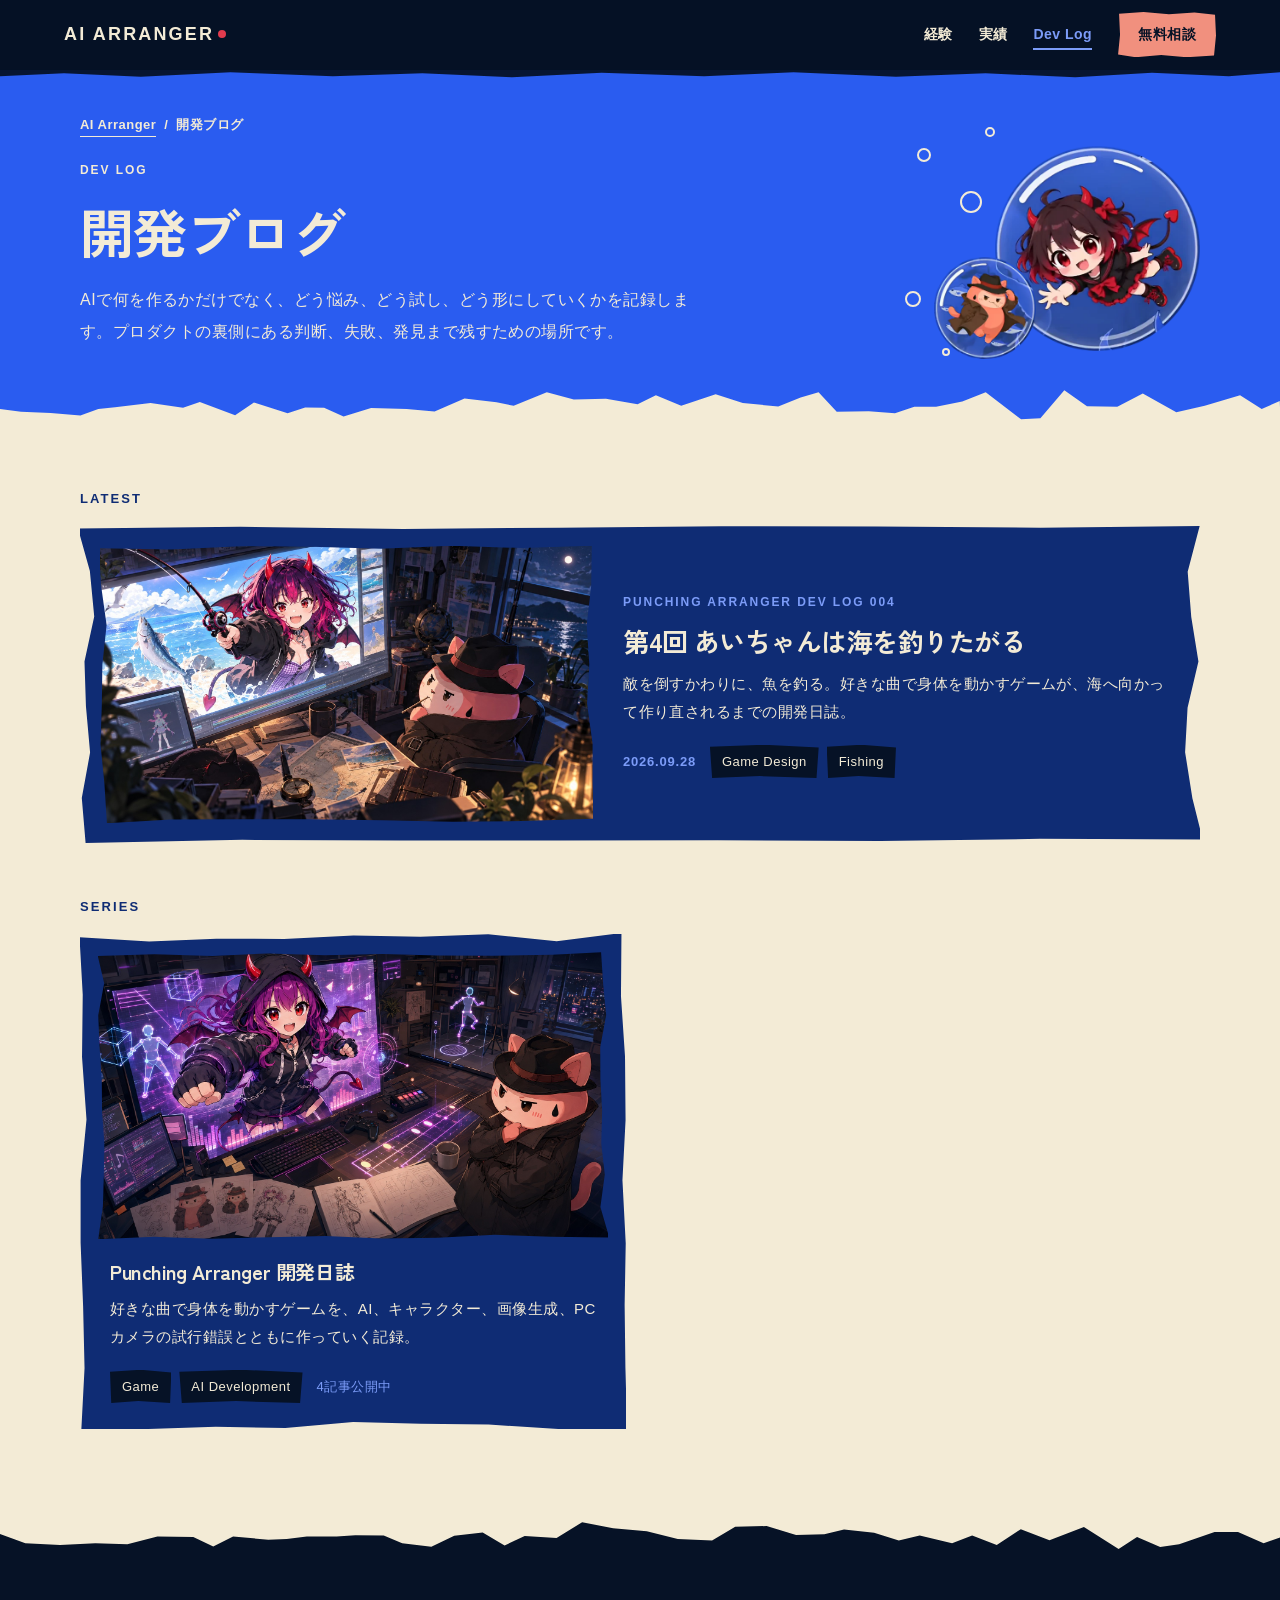
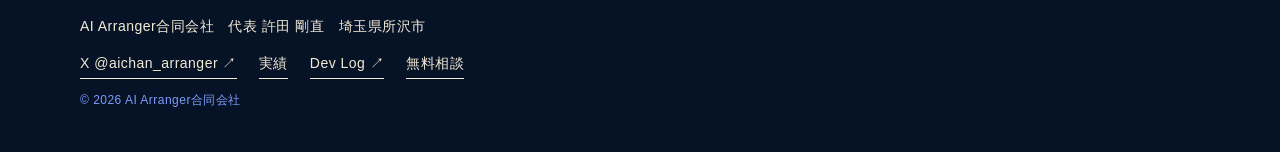
==== commit 3946a8e7: "Sync site from aiarranger-os: 開発日誌 第2〜4回の追加と Dev Log の共有画像 - Punching Arranger 開発日誌 第2〜4回を追加し、シリーズ一覧" ====
--- a/blog/index.html
+++ b/blog/index.html
@@ -9,12 +9,12 @@
 <meta property="og:type" content="website">
 <meta property="og:title" content="開発ブログ | AI Arranger合同会社">
 <meta property="og:description" content="AI Arranger合同会社の開発ブログ。AIを使った開発、プロダクトづくり、キャラクター制作、ゲーム開発の裏側を記録します。">
-<meta property="og:image" content="https://aichan-arranger.vercel.app/og-image.png">
+<meta property="og:image" content="https://aiarranger.jp/blog/assets/site/og-devlog.jpg">
 <meta property="og:url" content="https://aiarranger.jp/blog/">
 <meta name="twitter:card" content="summary_large_image">
 <meta name="twitter:title" content="開発ブログ | AI Arranger合同会社">
 <meta name="twitter:description" content="AI Arranger合同会社の開発ブログ。AIを使った開発、プロダクトづくり、キャラクター制作、ゲーム開発の裏側を記録します。">
-<meta name="twitter:image" content="https://aichan-arranger.vercel.app/og-image.png">
+<meta name="twitter:image" content="https://aiarranger.jp/blog/assets/site/og-devlog.jpg">
 <link rel="preconnect" href="https://fonts.googleapis.com">
 <link rel="preconnect" href="https://fonts.gstatic.com" crossorigin>
 <link rel="stylesheet" href="https://fonts.googleapis.com/css2?family=Zen+Kaku+Gothic+New:wght@700&display=swap">
@@ -52,17 +52,17 @@
     <div class="wrap">
       <section>
         <h2 class="section-title">Latest</h2>
-        <a class="latest-card paper cut-b" href="./punching-arranger/001-aichan-does-not-know-punch.html">
+        <a class="latest-card paper cut-b" href="./punching-arranger/004-aichan-wants-the-sea.html">
           <div class="latest-card__image cut-a">
-            <img src="./assets/punching-arranger/001/cover.jpg" alt="あいちゃんはまだパンチを知らない">
+            <img src="./assets/punching-arranger/004/cover.jpg" alt="あいちゃんは海を釣りたがる">
           </div>
           <div class="latest-card__body">
-            <p class="eyebrow">Punching Arranger Dev Log 001</p>
-            <h2>第1回 あいちゃんはまだパンチを知らない</h2>
-            <p>PCカメラで打ったパンチが、ゲームにはパンチとして届かない。そこから始まる、キャラクターと入力判定の開発日誌。</p>
+            <p class="eyebrow">Punching Arranger Dev Log 004</p>
+            <h2>第4回 あいちゃんは海を釣りたがる</h2>
+            <p>敵を倒すかわりに、魚を釣る。好きな曲で身体を動かすゲームが、海へ向かって作り直されるまでの開発日誌。</p>
             <div class="meta">
-              <time datetime="2026-05-28">2026.05.28</time>
-              <ul class="chips"><li>Motion</li><li>Character</li></ul>
+              <time datetime="2026-09-28">2026.09.28</time>
+              <ul class="chips"><li>Game Design</li><li>Fishing</li></ul>
             </div>
           </div>
         </a>
@@ -80,7 +80,7 @@
               <p>好きな曲で身体を動かすゲームを、AI、キャラクター、画像生成、PCカメラの試行錯誤とともに作っていく記録。</p>
               <div class="meta">
                 <ul class="chips"><li>Game</li><li>AI Development</li></ul>
-                <span>1記事公開中</span>
+                <span>4記事公開中</span>
               </div>
             </div>
           </a>
